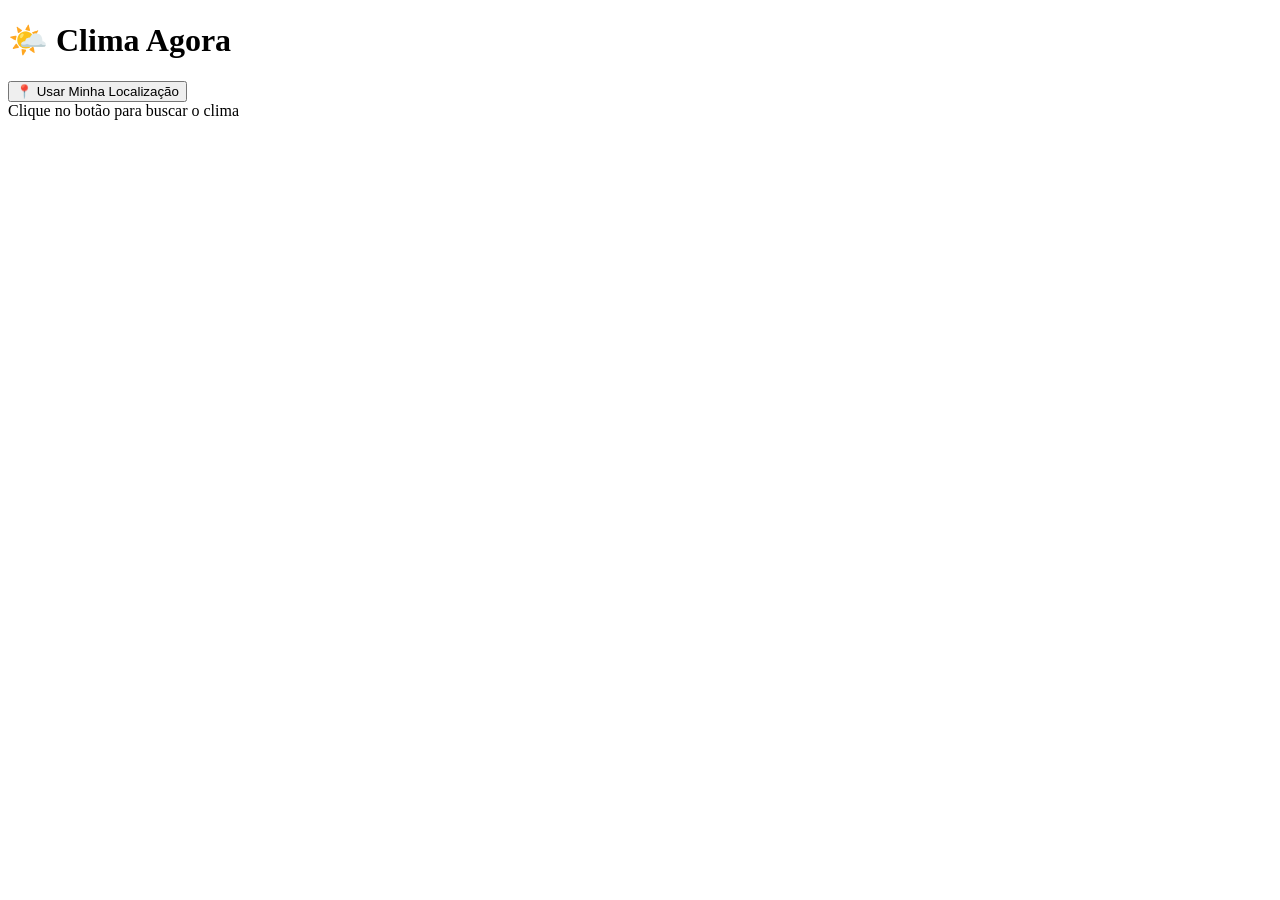
==== app-clima/index.html @ 1565a6f7 "Corrigindo: removendo .git da pasta app-clima" ====
<!DOCTYPE html>
<html lang="pt-br">
<head>
    <meta charset="UTF-8">
    <meta name="viewport" content="width=device-width, initial-scale=1.0">
    <title>Clima Agora</title>
    <link rel="stylesheet" href="style.css">
</head>
<body>
    <div class="container">
        <h1>🌤️ Clima Agora</h1>
        
        <!-- Seção de Localização -->
        <div class="card">
            <button onclick="buscarClimaAtual()" class="btn-localizacao">
                📍 Usar Minha Localização
            </button>
            <div id="status" class="status">Clique no botão para buscar o clima</div>
        </div>

        <!-- Seção de Resultado -->
        <div class="card resultado-clima" id="resultadoClima" style="display: none;">
            <div class="icone-tempo" id="iconeTempo">☀️</div>
            <div class="cidade" id="nomeCidade">Cidade</div>
            <div class="temperatura" id="temperaturaAtual">--°C</div>
            <div class="descricao" id="descricaoClima">--</div>
            
            <!-- Conversões -->
            <div class="conversoes">
                <button onclick="converterTemperatura('celsius')">°C</button>
                <button onclick="converterTemperatura('fahrenheit')">°F</button>
                <button onclick="converterTemperatura('kelvin')">K</button>
            </div>
            <div class="detalhes">
                <span>💧 Umidade: <span id="umidade">--</span>%</span>
                <span>💨 Vento: <span id="vento">--</span> km/h</span>
            </div>
        </div>

        <!-- Seção de Erro -->
        <div id="erro" class="erro" style="display: none;">
            ⚠️ <span id="mensagemErro">Erro ao buscar clima</span>
        </div>
    </div>

    <script src="script.js"></script>
</body>
</html>
---- app-clima/style.css ----
// ============================================
// CONFIGURAÇÃO DA API
// ============================================

const API_KEY = '158f29137995727cdcae10f700272c5d'; 

// ============================================
// VARIÁVEIS GLOBAIS
// ============================================

let temperaturaAtual = null;
let unidadeAtual = 'celsius';

// ============================================
// FUNÇÃO PRINCIPAL - BUSCAR CLIMA
// ============================================

function buscarClimaAtual() {
    const botao = document.querySelector('.btn-localizacao');
    const status = document.getElementById('status');
    
    // Verifica se o navegador suporta geolocalização
    if (!navigator.geolocation) {
        mostrarErro('Seu navegador não suporta geolocalização.');
        return;
    }
    
    // Desabilita o botão durante a busca
    botao.disabled = true;
    botao.textContent = '⏳ Buscando localização...';
    status.textContent = '⏳ Obtendo sua localização...';
    status.className = 'status carregando';
    
    // Pega a localização do usuário
    navigator.geolocation.getCurrentPosition(
        // Sucesso - pegou a localização
        function(posicao) {
            const lat = posicao.coords.latitude;
            const lon = posicao.coords.longitude;
            status.textContent = `📍 Localização encontrada! Buscando clima...`;
            buscarClimaPorCoordenadas(lat, lon);
        },
        // Erro - não pegou a localização
        function(erro) {
            botao.disabled = false;
            botao.textContent = '📍 Usar Minha Localização';
            status.className = 'status';
            
            let mensagem = '';
            switch(erro.code) {
                case erro.PERMISSION_DENIED:
                    mensagem = '❌ Você negou o acesso à localização. Permita no navegador.';
                    break;
                case erro.POSITION_UNAVAILABLE:
                    mensagem = '❌ Não foi possível obter a localização. Tente novamente.';
                    break;
                case erro.TIMEOUT:
                    mensagem = '⏰ Tempo esgotado. Tente novamente.';
                    break;
                default:
                    mensagem = '❌ Erro ao obter localização.';
            }
            mostrarErro(mensagem);
        }
    );
}

// ============================================
// BUSCAR CLIMA POR COORDENADAS
// ============================================

function buscarClimaPorCoordenadas(lat, lon) {
    const status = document.getElementById('status');
    const botao = document.querySelector('.btn-localizacao');
    
    // URL da API OpenWeatherMap
    const url = `https://api.openweathermap.org/data/2.5/weather?lat=${lat}&lon=${lon}&appid=${API_KEY}&units=metric&lang=pt_br`;
    
    // Faz a requisição
    fetch(url)
        .then(response => {
            if (!response.ok) {
                throw new Error('Erro na requisição: ' + response.status);
            }
            return response.json();
        })
        .then(dados => {
            // Guarda os dados
            temperaturaAtual = dados.main.temp;
            
            // Mostra na tela
            mostrarClima(dados);
            
            // Atualiza status
            status.textContent = '✅ Clima atualizado!';
            status.className = 'status';
            botao.disabled = false;
            botao.textContent = '📍 Atualizar Localização';
            
            // Esconde erro se estiver visível
            document.getElementById('erro').style.display = 'none';
        })
        .catch(erro => {
            botao.disabled = false;
            botao.textContent = '📍 Usar Minha Localização';
            status.className = 'status';
            mostrarErro('❌ Erro ao buscar clima: ' + erro.message);
        });
}

// ============================================
// MOSTRAR CLIMA NA TELA
// ============================================

function mostrarClima(dados) {
    // Pega os dados da API
    const cidade = dados.name;
    const pais = dados.sys.country;
    const temperatura = Math.round(dados.main.temp);
    const descricao = dados.weather[0].description;
    const icone = dados.weather[0].icon;
    const umidade = dados.main.humidity;
    const vento = Math.round(dados.wind.speed * 3.6); // Converte m/s para km/h
    
    // Converte o código do ícone para emoji
    const emojiIcone = converterIconeParaEmoji(icone);
    
    // Atualiza a interface
    document.getElementById('iconeTempo').textContent = emojiIcone;
    document.getElementById('nomeCidade').textContent = `${cidade}, ${pais}`;
    document.getElementById('temperaturaAtual').textContent = `${temperatura}°C`;
    document.getElementById('descricaoClima').textContent = descricao;
    document.getElementById('umidade').textContent = umidade;
    document.getElementById('vento').textContent = vento;
    
    // Mostra a seção de resultado
    document.getElementById('resultadoClima').style.display = 'block';
    
    // Atualiza fundo conforme o clima
    atualizarFundo(icone);
}

// ============================================
// FUNÇÃO DE CONVERSÃO (IGUAL A DA CALCULADORA)
// ============================================

function converterTemperatura(unidade) {
    if (temperaturaAtual === null) {
        alert('Primeiro busque o clima da sua localização!');
        return;
    }
    
    unidadeAtual = unidade;
    let valorConvertido = 0;
    let simbolo = '';
    
    switch(unidade) {
        case 'celsius':
            valorConvertido = temperaturaAtual;
            simbolo = '°C';
            break;
        case 'fahrenheit':
            valorConvertido = (temperaturaAtual * 9/5) + 32;
            simbolo = '°F';
            break;
        case 'kelvin':
            valorConvertido = temperaturaAtual + 273.15;
            simbolo = 'K';
            break;
    }
    
    valorConvertido = Math.round(valorConvertido * 10) / 10;
    document.getElementById('temperaturaAtual').textContent = `${valorConvertido}${simbolo}`;
}

// ============================================
// CONVERTER ÍCONE DA API PARA EMOJI
// ============================================

function converterIconeParaEmoji(icone) {
    const map = {
        '01d': '☀️', '01n': '🌙',
        '02d': '⛅', '02n': '☁️',
        '03d': '☁️', '03n': '☁️',
        '04d': '☁️', '04n': '☁️',
        '09d': '🌧️', '09n': '🌧️',
        '10d': '🌦️', '10n': '🌧️',
        '11d': '⛈️', '11n': '⛈️',
        '13d': '❄️', '13n': '❄️',
        '50d': '🌫️', '50n': '🌫️'
    };
    return map[icone] || '🌡️';
}

// ============================================
// ATUALIZAR FUNDO CONFORME O CLIMA
// ============================================

function atualizarFundo(icone) {
    const body = document.body;
    
    // Remove classes anteriores
    body.className = '';
    
    // Adiciona classe conforme o clima
    if (icone.includes('01')) {
        body.style.background = 'linear-gradient(135deg, #f093fb 0%, #f5576c 100%)';
    } else if (icone.includes('02') || icone.includes('03') || icone.includes('04')) {
        body.style.background = 'linear-gradient(135deg, #4facfe 0%, #00f2fe 100%)';
    } else if (icone.includes('09') || icone.includes('10')) {
        body.style.background = 'linear-gradient(135deg, #2c3e50 0%, #3498db 100%)';
    } else if (icone.includes('11')) {
        body.style.background = 'linear-gradient(135deg, #141e30 0%, #243b55 100%)';
    } else if (icone.includes('13')) {
        body.style.background = 'linear-gradient(135deg, #e6dada 0%, #274046 100%)';
    } else {
        body.style.background = 'linear-gradient(135deg, #667eea 0%, #764ba2 100%)';
    }
}

// ============================================
// FUNÇÕES AUXILIARES
// ============================================

function mostrarErro(mensagem) {
    document.getElementById('erro').style.display = 'block';
    document.getElementById('mensagemErro').textContent = mensagem;
    document.getElementById('resultadoClima').style.display = 'none';
}

// ============================================
// EXECUTAR QUANDO A PÁGINA CARREGAR
// ============================================

document.addEventListener('DOMContentLoaded', function() {
    console.log('🌤️ App de Clima carregado!');
    console.log('Clique em "Usar Minha Localização" para começar!');
});
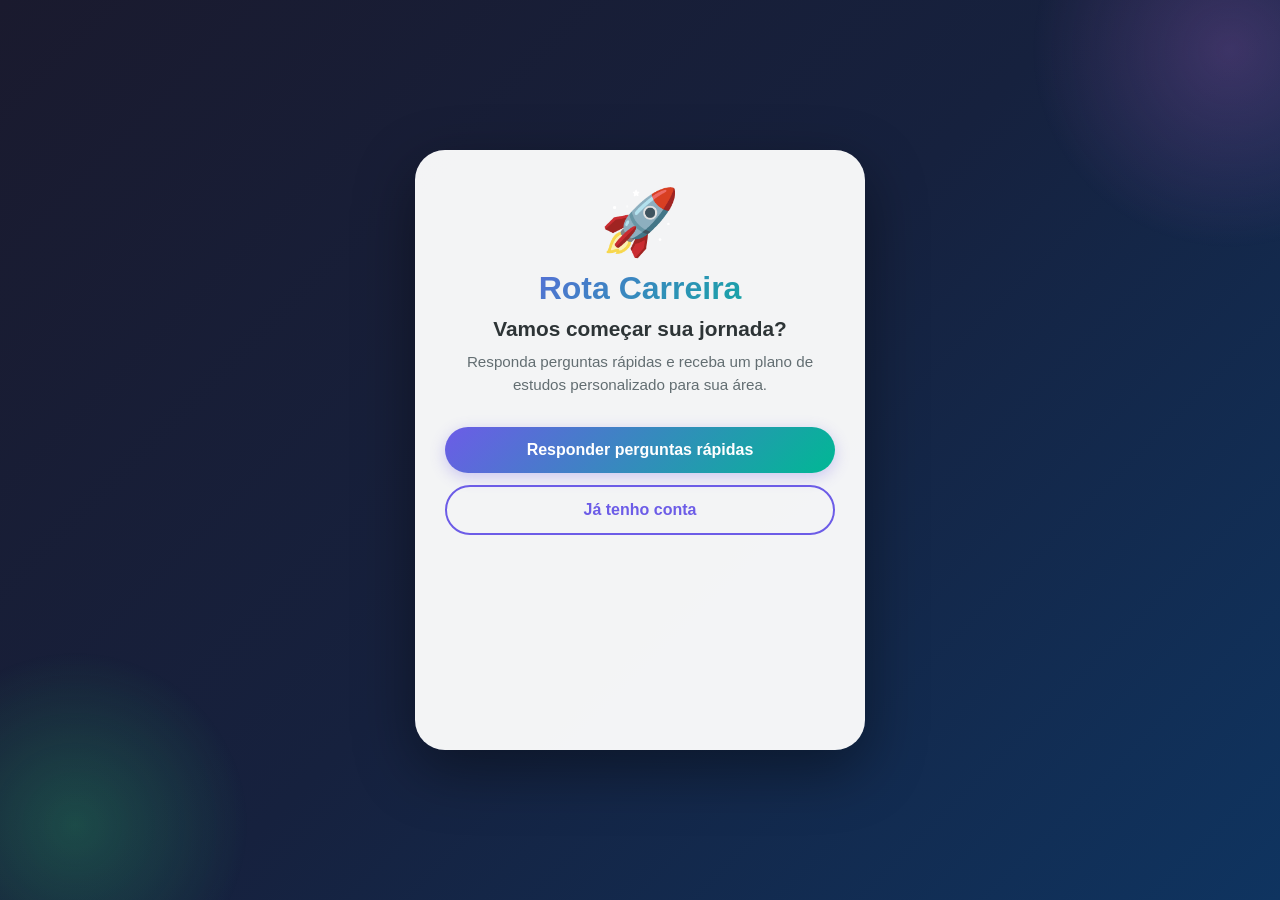
==== commit fa20ae50: "Atualizando app-clima com melhorias visuais" ====
--- a/app-clima/index.html
+++ b/app-clima/index.html
@@ -3,43 +3,157 @@
 <head>
     <meta charset="UTF-8">
     <meta name="viewport" content="width=device-width, initial-scale=1.0">
-    <title>Clima Agora</title>
+    <title>Rota Carreira - Plano de Estudos</title>
     <link rel="stylesheet" href="style.css">
 </head>
 <body>
     <div class="container">
-        <h1>🌤️ Clima Agora</h1>
-        
-        <!-- Seção de Localização -->
-        <div class="card">
-            <button onclick="buscarClimaAtual()" class="btn-localizacao">
-                📍 Usar Minha Localização
+        <!-- ==========================================
+        TELA 1: BOAS-VINDAS
+        ========================================== -->
+        <div id="telaBoasVindas" class="tela">
+            <div class="logo">🚀</div>
+            <h1>Rota Carreira</h1>
+            <p class="subtitulo">Vamos começar sua jornada?</p>
+            <p class="descricao">Responda perguntas rápidas e receba um plano de estudos personalizado para sua área.</p>
+            
+            <button onclick="mostrarTela('telaQuestionario')" class="btn-principal">
+                Responder perguntas rápidas
             </button>
-            <div id="status" class="status">Clique no botão para buscar o clima</div>
+            
+            <button onclick="alert('Função em desenvolvimento!')" class="btn-secundario">
+                Já tenho conta
+            </button>
         </div>
 
-        <!-- Seção de Resultado -->
-        <div class="card resultado-clima" id="resultadoClima" style="display: none;">
-            <div class="icone-tempo" id="iconeTempo">☀️</div>
-            <div class="cidade" id="nomeCidade">Cidade</div>
-            <div class="temperatura" id="temperaturaAtual">--°C</div>
-            <div class="descricao" id="descricaoClima">--</div>
+        <!-- ==========================================
+        TELA 2: QUESTIONÁRIO - PERGUNTA 1
+        ========================================== -->
+        <div id="telaQuestionario" class="tela" style="display: none;">
+            <div class="progresso">
+                <span class="passo">1 de 3</span>
+                <div class="barra-progresso">
+                    <div class="progresso-preenchido" style="width: 33%;"></div>
+                </div>
+            </div>
+
+            <h2>Qual área você quer seguir?</h2>
             
-            <!-- Conversões -->
-            <div class="conversoes">
-                <button onclick="converterTemperatura('celsius')">°C</button>
-                <button onclick="converterTemperatura('fahrenheit')">°F</button>
-                <button onclick="converterTemperatura('kelvin')">K</button>
+            <div class="opcoes">
+                <div class="opcao" onclick="selecionarOpcao(this, 'frontend')">
+                    <span class="icone-opcao">🎨</span>
+                    <h3>Front-end</h3>
+                    <p>Interface, design, experiência do usuário</p>
+                </div>
+                
+                <div class="opcao" onclick="selecionarOpcao(this, 'backend')">
+                    <span class="icone-opcao">⚙️</span>
+                    <h3>Back-end</h3>
+                    <p>Servidores, bancos de dados, lógica</p>
+                </div>
+                
+                <div class="opcao" onclick="selecionarOpcao(this, 'dados')">
+                    <span class="icone-opcao">📊</span>
+                    <h3>Dados</h3>
+                    <p>Análise, machine learning, estatística</p>
+                </div>
             </div>
-            <div class="detalhes">
-                <span>💧 Umidade: <span id="umidade">--</span>%</span>
-                <span>💨 Vento: <span id="vento">--</span> km/h</span>
-            </div>
+
+            <button onclick="proximoPasso()" class="btn-principal" id="btnProximo1" disabled>
+                Próximo →
+            </button>
         </div>
 
-        <!-- Seção de Erro -->
-        <div id="erro" class="erro" style="display: none;">
-            ⚠️ <span id="mensagemErro">Erro ao buscar clima</span>
+        <!-- ==========================================
+        TELA 3: QUESTIONÁRIO - PERGUNTA 2
+        ========================================== -->
+        <div id="telaQuestionario2" class="tela" style="display: none;">
+            <div class="progresso">
+                <span class="passo">2 de 3</span>
+                <div class="barra-progresso">
+                    <div class="progresso-preenchido" style="width: 66%;"></div>
+                </div>
+            </div>
+
+            <h2>Quanto tempo você tem por dia para estudar?</h2>
+            
+            <div class="opcoes">
+                <div class="opcao" onclick="selecionarOpcao(this, '30min')">
+                    <span class="icone-opcao">⏱️</span>
+                    <h3>Até 30 min</h3>
+                    <p>Rotina corrida, mas consistente</p>
+                </div>
+                
+                <div class="opcao" onclick="selecionarOpcao(this, '1h')">
+                    <span class="icone-opcao">⌛</span>
+                    <h3>Até 1 hora</h3>
+                    <p>Dedicado, com foco total</p>
+                </div>
+                
+                <div class="opcao" onclick="selecionarOpcao(this, 'mais')">
+                    <span class="icone-opcao">🔥</span>
+                    <h3>Mais de 1 hora</h3>
+                    <p>Mergulho profundo nos estudos</p>
+                </div>
+            </div>
+
+            <button onclick="proximoPasso2()" class="btn-principal" id="btnProximo2" disabled>
+                Próximo →
+            </button>
+        </div>
+
+        <!-- ==========================================
+        TELA 4: PLANO DE ESTUDOS GERADO
+        ========================================== -->
+        <div id="telaPlano" class="tela" style="display: none;">
+            <div class="cabecalho-plano">
+                <span class="emoji-plano">🎯</span>
+                <h2>Seu plano personalizado</h2>
+                <p id="descricaoPlano">Front-end - 30 min/dia</p>
+            </div>
+
+            <div class="lista-aulas" id="listaAulas">
+                <!-- Gerado pelo JavaScript -->
+            </div>
+
+            <button onclick="mostrarTela('telaCheckpoint')" class="btn-principal">
+                Começar primeira aula →
+            </button>
+        </div>
+
+        <!-- ==========================================
+        TELA 5: CHECKPOINT DIÁRIO
+        ========================================== -->
+        <div id="telaCheckpoint" class="tela" style="display: none;">
+            <h2>📚 Estudo de hoje</h2>
+            
+            <div class="aula-atual" id="aulaAtual">
+                <!-- Gerado pelo JavaScript -->
+            </div>
+
+            <button onclick="marcarConcluido()" class="btn-concluir" id="btnConcluir">
+                ✅ Marcar como concluído
+            </button>
+
+            <!-- Navegação inferior -->
+            <div class="nav-inferior">
+                <div class="nav-item ativo" onclick="mostrarTela('telaCheckpoint')">
+                    <span>🏠</span>
+                    <span>Casa</span>
+                </div>
+                <div class="nav-item" onclick="mostrarTela('telaPlano')">
+                    <span>📊</span>
+                    <span>Progresso</span>
+                </div>
+                <div class="nav-item" onclick="alert('Perfil em desenvolvimento!')">
+                    <span>👤</span>
+                    <span>Perfil</span>
+                </div>
+            </div>
+
+            <div class="progresso-semanal" id="progressoSemanal">
+                <!-- Gerado pelo JavaScript -->
+            </div>
         </div>
     </div>
 
--- a/app-clima/style.css
+++ b/app-clima/style.css
@@ -1,238 +1,455 @@
-// ============================================
-// CONFIGURAÇÃO DA API
-// ============================================
-
-const API_KEY = '158f29137995727cdcae10f700272c5d'; 
-
-// ============================================
-// VARIÁVEIS GLOBAIS
-// ============================================
-
-let temperaturaAtual = null;
-let unidadeAtual = 'celsius';
-
-// ============================================
-// FUNÇÃO PRINCIPAL - BUSCAR CLIMA
-// ============================================
-
-function buscarClimaAtual() {
-    const botao = document.querySelector('.btn-localizacao');
-    const status = document.getElementById('status');
+/* ============================================
+   CSS - ROTA CARREIRA (VERDE E ROXO)
+   ============================================ */
+
+* {
+    margin: 0;
+    padding: 0;
+    box-sizing: border-box;
+}
+
+body {
+    font-family: 'Segoe UI', Tahoma, Geneva, Verdana, sans-serif;
+    min-height: 100vh;
+    display: flex;
+    justify-content: center;
+    align-items: center;
+    padding: 20px;
+    background: linear-gradient(135deg, #1a1a2e 0%, #16213e 50%, #0f3460 100%);
+    position: relative;
+}
+
+/* ===== FIGURAS DE FUNDO ===== */
+body::before {
+    content: '';
+    position: fixed;
+    top: -150px;
+    right: -150px;
+    width: 400px;
+    height: 400px;
+    background: radial-gradient(circle, rgba(155, 89, 182, 0.3) 0%, transparent 70%);
+    border-radius: 50%;
+    z-index: 0;
+    animation: flutuar 8s ease-in-out infinite;
+}
+
+body::after {
+    content: '';
+    position: fixed;
+    bottom: -100px;
+    left: -100px;
+    width: 350px;
+    height: 350px;
+    background: radial-gradient(circle, rgba(46, 204, 113, 0.25) 0%, transparent 70%);
+    border-radius: 50%;
+    z-index: 0;
+    animation: flutuar2 10s ease-in-out infinite;
+}
+
+@keyframes flutuar {
+    0%, 100% { transform: translateY(0px) scale(1); }
+    50% { transform: translateY(-30px) scale(1.05); }
+}
+
+@keyframes flutuar2 {
+    0%, 100% { transform: translateY(0px) scale(1); }
+    50% { transform: translateY(30px) scale(1.1); }
+}
+
+/* ===== CONTAINER ===== */
+.container {
+    background: rgba(255, 255, 255, 0.95);
+    border-radius: 30px;
+    padding: 35px 30px;
+    max-width: 450px;
+    width: 100%;
+    box-shadow: 0 20px 60px rgba(0, 0, 0, 0.4);
+    position: relative;
+    z-index: 1;
+    min-height: 600px;
+}
+
+/* ===== TELAS ===== */
+.tela {
+    animation: fadeIn 0.5s ease-in-out;
+}
+
+@keyframes fadeIn {
+    from { opacity: 0; transform: translateY(20px); }
+    to { opacity: 1; transform: translateY(0); }
+}
+
+/* ===== TELA 1: BOAS-VINDAS ===== */
+.logo {
+    font-size: 4em;
+    text-align: center;
+    margin-bottom: 10px;
+}
+
+h1 {
+    text-align: center;
+    font-size: 2em;
+    font-weight: 800;
+    background: linear-gradient(135deg, #6c5ce7 0%, #00b894 100%);
+    -webkit-background-clip: text;
+    -webkit-text-fill-color: transparent;
+    background-clip: text;
+    margin-bottom: 10px;
+}
+
+.subtitulo {
+    text-align: center;
+    font-size: 1.3em;
+    font-weight: 600;
+    color: #2d3436;
+    margin-bottom: 10px;
+}
+
+.descricao {
+    text-align: center;
+    color: #636e72;
+    font-size: 0.95em;
+    margin-bottom: 30px;
+    line-height: 1.5;
+}
+
+/* ===== BOTÕES ===== */
+.btn-principal {
+    width: 100%;
+    padding: 14px;
+    background: linear-gradient(135deg, #6c5ce7 0%, #00b894 100%);
+    color: white;
+    border: none;
+    border-radius: 50px;
+    font-size: 16px;
+    font-weight: 700;
+    cursor: pointer;
+    transition: all 0.3s;
+    margin-bottom: 12px;
+    box-shadow: 0 4px 15px rgba(108, 92, 231, 0.3);
+}
+
+.btn-principal:hover {
+    transform: scale(1.02);
+    box-shadow: 0 8px 30px rgba(108, 92, 231, 0.4);
+}
+
+.btn-principal:disabled {
+    opacity: 0.5;
+    cursor: not-allowed;
+    transform: none;
+}
+
+.btn-secundario {
+    width: 100%;
+    padding: 14px;
+    background: transparent;
+    color: #6c5ce7;
+    border: 2px solid #6c5ce7;
+    border-radius: 50px;
+    font-size: 16px;
+    font-weight: 700;
+    cursor: pointer;
+    transition: all 0.3s;
+}
+
+.btn-secundario:hover {
+    background: #6c5ce7;
+    color: white;
+}
+
+.btn-concluir {
+    width: 100%;
+    padding: 14px;
+    background: linear-gradient(135deg, #00b894 0%, #00cec9 100%);
+    color: white;
+    border: none;
+    border-radius: 50px;
+    font-size: 16px;
+    font-weight: 700;
+    cursor: pointer;
+    transition: all 0.3s;
+    margin: 20px 0;
+}
+
+.btn-concluir:hover {
+    transform: scale(1.02);
+    box-shadow: 0 8px 30px rgba(0, 184, 148, 0.4);
+}
+
+.btn-concluir.concluido {
+    background: #dfe6e9;
+    color: #636e72;
+    cursor: default;
+}
+
+/* ===== PROGRESSO ===== */
+.progresso {
+    margin-bottom: 25px;
+}
+
+.passo {
+    font-size: 0.9em;
+    color: #636e72;
+    display: block;
+    margin-bottom: 8px;
+}
+
+.barra-progresso {
+    width: 100%;
+    height: 6px;
+    background: #dfe6e9;
+    border-radius: 10px;
+    overflow: hidden;
+}
+
+.progresso-preenchido {
+    height: 100%;
+    background: linear-gradient(90deg, #6c5ce7, #00b894);
+    border-radius: 10px;
+    transition: width 0.5s;
+}
+
+/* ===== OPÇÕES DO QUESTIONÁRIO ===== */
+h2 {
+    color: #2d3436;
+    font-size: 1.3em;
+    margin-bottom: 20px;
+}
+
+.opcoes {
+    display: flex;
+    flex-direction: column;
+    gap: 12px;
+    margin-bottom: 25px;
+}
+
+.opcao {
+    background: #f8f9fa;
+    border: 2px solid #e9ecef;
+    border-radius: 16px;
+    padding: 16px;
+    cursor: pointer;
+    transition: all 0.3s;
+}
+
+.opcao:hover {
+    border-color: #6c5ce7;
+    transform: translateX(5px);
+}
+
+.opcao.selecionado {
+    border-color: #6c5ce7;
+    background: rgba(108, 92, 231, 0.08);
+    box-shadow: 0 0 0 3px rgba(108, 92, 231, 0.15);
+}
+
+.icone-opcao {
+    font-size: 1.5em;
+    display: block;
+    margin-bottom: 5px;
+}
+
+.opcao h3 {
+    color: #2d3436;
+    font-size: 1em;
+}
+
+.opcao p {
+    color: #636e72;
+    font-size: 0.85em;
+    margin-top: 3px;
+}
+
+/* ===== PLANO DE ESTUDOS ===== */
+.cabecalho-plano {
+    text-align: center;
+    margin-bottom: 20px;
+}
+
+.emoji-plano {
+    font-size: 2.5em;
+    display: block;
+}
+
+.cabecalho-plano h2 {
+    margin-bottom: 5px;
+}
+
+.cabecalho-plano p {
+    color: #636e72;
+    font-size: 0.95em;
+}
+
+.lista-aulas {
+    display: flex;
+    flex-direction: column;
+    gap: 10px;
+    margin-bottom: 25px;
+}
+
+.aula-item {
+    background: #f8f9fa;
+    border-radius: 12px;
+    padding: 15px;
+    display: flex;
+    justify-content: space-between;
+    align-items: center;
+    border-left: 4px solid #6c5ce7;
+    transition: all 0.3s;
+}
+
+.aula-item:hover {
+    transform: translateX(5px);
+}
+
+.aula-item .info {
+    flex: 1;
+}
+
+.aula-item .info strong {
+    display: block;
+    color: #2d3436;
+}
+
+.aula-item .info span {
+    font-size: 0.85em;
+    color: #636e72;
+}
+
+.aula-item .dia {
+    color: #6c5ce7;
+    font-weight: 700;
+    font-size: 0.85em;
+}
+
+/* ===== CHECKPOINT DIÁRIO ===== */
+.aula-atual {
+    background: linear-gradient(135deg, #f8f9fa 0%, #e9ecef 100%);
+    border-radius: 16px;
+    padding: 25px;
+    text-align: center;
+    margin-bottom: 20px;
+}
+
+.aula-atual .icone-aula {
+    font-size: 3em;
+    display: block;
+    margin-bottom: 10px;
+}
+
+.aula-atual .titulo-aula {
+    font-size: 1.2em;
+    font-weight: 700;
+    color: #2d3436;
+}
+
+.aula-atual .descricao-aula {
+    color: #636e72;
+    font-size: 0.9em;
+    margin: 5px 0;
+}
+
+.aula-atual .tempo-aula {
+    color: #6c5ce7;
+    font-weight: 600;
+}
+
+/* ===== NAVEGAÇÃO INFERIOR ===== */
+.nav-inferior {
+    display: flex;
+    justify-content: space-around;
+    padding-top: 15px;
+    border-top: 1px solid #e9ecef;
+    margin-bottom: 15px;
+}
+
+.nav-item {
+    text-align: center;
+    cursor: pointer;
+    padding: 5px 15px;
+    border-radius: 10px;
+    transition: all 0.3s;
+    opacity: 0.5;
+}
+
+.nav-item:hover {
+    opacity: 0.8;
+}
+
+.nav-item.ativo {
+    opacity: 1;
+    color: #6c5ce7;
+}
+
+.nav-item span {
+    display: block;
+    font-size: 0.75em;
+}
+
+.nav-item span:first-child {
+    font-size: 1.2em;
+}
+
+/* ===== PROGRESSO SEMANAL ===== */
+.progresso-semanal {
+    display: flex;
+    justify-content: space-between;
+    margin-top: 10px;
+}
+
+.dia-semana {
+    text-align: center;
+    padding: 8px;
+    border-radius: 10px;
+    background: #f8f9fa;
+    flex: 1;
+    margin: 0 3px;
+}
+
+.dia-semana .dia-nome {
+    font-size: 0.7em;
+    color: #636e72;
+}
+
+.dia-semana .dia-status {
+    font-size: 0.9em;
+    margin-top: 5px;
+}
+
+.dia-semana.concluido {
+    background: rgba(0, 184, 148, 0.15);
+}
+
+.dia-semana .dia-status.concluido {
+    color: #00b894;
+}
+
+/* ===== RESPONSIVO ===== */
+@media (max-width: 500px) {
+    .container {
+        padding: 25px 20px;
+        min-height: 550px;
+        border-radius: 20px;
+    }
     
-    // Verifica se o navegador suporta geolocalização
-    if (!navigator.geolocation) {
-        mostrarErro('Seu navegador não suporta geolocalização.');
-        return;
+    h1 {
+        font-size: 1.6em;
     }
     
-    // Desabilita o botão durante a busca
-    botao.disabled = true;
-    botao.textContent = '⏳ Buscando localização...';
-    status.textContent = '⏳ Obtendo sua localização...';
-    status.className = 'status carregando';
+    .logo {
+        font-size: 3em;
+    }
     
-    // Pega a localização do usuário
-    navigator.geolocation.getCurrentPosition(
-        // Sucesso - pegou a localização
-        function(posicao) {
-            const lat = posicao.coords.latitude;
-            const lon = posicao.coords.longitude;
-            status.textContent = `📍 Localização encontrada! Buscando clima...`;
-            buscarClimaPorCoordenadas(lat, lon);
-        },
-        // Erro - não pegou a localização
-        function(erro) {
-            botao.disabled = false;
-            botao.textContent = '📍 Usar Minha Localização';
-            status.className = 'status';
-            
-            let mensagem = '';
-            switch(erro.code) {
-                case erro.PERMISSION_DENIED:
-                    mensagem = '❌ Você negou o acesso à localização. Permita no navegador.';
-                    break;
-                case erro.POSITION_UNAVAILABLE:
-                    mensagem = '❌ Não foi possível obter a localização. Tente novamente.';
-                    break;
-                case erro.TIMEOUT:
-                    mensagem = '⏰ Tempo esgotado. Tente novamente.';
-                    break;
-                default:
-                    mensagem = '❌ Erro ao obter localização.';
-            }
-            mostrarErro(mensagem);
-        }
-    );
-}
-
-// ============================================
-// BUSCAR CLIMA POR COORDENADAS
-// ============================================
-
-function buscarClimaPorCoordenadas(lat, lon) {
-    const status = document.getElementById('status');
-    const botao = document.querySelector('.btn-localizacao');
+    .opcao {
+        padding: 14px;
+    }
     
-    // URL da API OpenWeatherMap
-    const url = `https://api.openweathermap.org/data/2.5/weather?lat=${lat}&lon=${lon}&appid=${API_KEY}&units=metric&lang=pt_br`;
+    .nav-item {
+        padding: 5px 10px;
+    }
     
-    // Faz a requisição
-    fetch(url)
-        .then(response => {
-            if (!response.ok) {
-                throw new Error('Erro na requisição: ' + response.status);
-            }
-            return response.json();
-        })
-        .then(dados => {
-            // Guarda os dados
-            temperaturaAtual = dados.main.temp;
-            
-            // Mostra na tela
-            mostrarClima(dados);
-            
-            // Atualiza status
-            status.textContent = '✅ Clima atualizado!';
-            status.className = 'status';
-            botao.disabled = false;
-            botao.textContent = '📍 Atualizar Localização';
-            
-            // Esconde erro se estiver visível
-            document.getElementById('erro').style.display = 'none';
-        })
-        .catch(erro => {
-            botao.disabled = false;
-            botao.textContent = '📍 Usar Minha Localização';
-            status.className = 'status';
-            mostrarErro('❌ Erro ao buscar clima: ' + erro.message);
-        });
-}
-
-// ============================================
-// MOSTRAR CLIMA NA TELA
-// ============================================
-
-function mostrarClima(dados) {
-    // Pega os dados da API
-    const cidade = dados.name;
-    const pais = dados.sys.country;
-    const temperatura = Math.round(dados.main.temp);
-    const descricao = dados.weather[0].description;
-    const icone = dados.weather[0].icon;
-    const umidade = dados.main.humidity;
-    const vento = Math.round(dados.wind.speed * 3.6); // Converte m/s para km/h
-    
-    // Converte o código do ícone para emoji
-    const emojiIcone = converterIconeParaEmoji(icone);
-    
-    // Atualiza a interface
-    document.getElementById('iconeTempo').textContent = emojiIcone;
-    document.getElementById('nomeCidade').textContent = `${cidade}, ${pais}`;
-    document.getElementById('temperaturaAtual').textContent = `${temperatura}°C`;
-    document.getElementById('descricaoClima').textContent = descricao;
-    document.getElementById('umidade').textContent = umidade;
-    document.getElementById('vento').textContent = vento;
-    
-    // Mostra a seção de resultado
-    document.getElementById('resultadoClima').style.display = 'block';
-    
-    // Atualiza fundo conforme o clima
-    atualizarFundo(icone);
-}
-
-// ============================================
-// FUNÇÃO DE CONVERSÃO (IGUAL A DA CALCULADORA)
-// ============================================
-
-function converterTemperatura(unidade) {
-    if (temperaturaAtual === null) {
-        alert('Primeiro busque o clima da sua localização!');
-        return;
-    }
-    
-    unidadeAtual = unidade;
-    let valorConvertido = 0;
-    let simbolo = '';
-    
-    switch(unidade) {
-        case 'celsius':
-            valorConvertido = temperaturaAtual;
-            simbolo = '°C';
-            break;
-        case 'fahrenheit':
-            valorConvertido = (temperaturaAtual * 9/5) + 32;
-            simbolo = '°F';
-            break;
-        case 'kelvin':
-            valorConvertido = temperaturaAtual + 273.15;
-            simbolo = 'K';
-            break;
-    }
-    
-    valorConvertido = Math.round(valorConvertido * 10) / 10;
-    document.getElementById('temperaturaAtual').textContent = `${valorConvertido}${simbolo}`;
-}
-
-// ============================================
-// CONVERTER ÍCONE DA API PARA EMOJI
-// ============================================
-
-function converterIconeParaEmoji(icone) {
-    const map = {
-        '01d': '☀️', '01n': '🌙',
-        '02d': '⛅', '02n': '☁️',
-        '03d': '☁️', '03n': '☁️',
-        '04d': '☁️', '04n': '☁️',
-        '09d': '🌧️', '09n': '🌧️',
-        '10d': '🌦️', '10n': '🌧️',
-        '11d': '⛈️', '11n': '⛈️',
-        '13d': '❄️', '13n': '❄️',
-        '50d': '🌫️', '50n': '🌫️'
-    };
-    return map[icone] || '🌡️';
-}
-
-// ============================================
-// ATUALIZAR FUNDO CONFORME O CLIMA
-// ============================================
-
-function atualizarFundo(icone) {
-    const body = document.body;
-    
-    // Remove classes anteriores
-    body.className = '';
-    
-    // Adiciona classe conforme o clima
-    if (icone.includes('01')) {
-        body.style.background = 'linear-gradient(135deg, #f093fb 0%, #f5576c 100%)';
-    } else if (icone.includes('02') || icone.includes('03') || icone.includes('04')) {
-        body.style.background = 'linear-gradient(135deg, #4facfe 0%, #00f2fe 100%)';
-    } else if (icone.includes('09') || icone.includes('10')) {
-        body.style.background = 'linear-gradient(135deg, #2c3e50 0%, #3498db 100%)';
-    } else if (icone.includes('11')) {
-        body.style.background = 'linear-gradient(135deg, #141e30 0%, #243b55 100%)';
-    } else if (icone.includes('13')) {
-        body.style.background = 'linear-gradient(135deg, #e6dada 0%, #274046 100%)';
-    } else {
-        body.style.background = 'linear-gradient(135deg, #667eea 0%, #764ba2 100%)';
-    }
-}
-
-// ============================================
-// FUNÇÕES AUXILIARES
-// ============================================
-
-function mostrarErro(mensagem) {
-    document.getElementById('erro').style.display = 'block';
-    document.getElementById('mensagemErro').textContent = mensagem;
-    document.getElementById('resultadoClima').style.display = 'none';
-}
-
-// ============================================
-// EXECUTAR QUANDO A PÁGINA CARREGAR
-// ============================================
-
-document.addEventListener('DOMContentLoaded', function() {
-    console.log('🌤️ App de Clima carregado!');
-    console.log('Clique em "Usar Minha Localização" para começar!');
-});+    .aula-item {
+        padding: 12px;
+    }
+}
